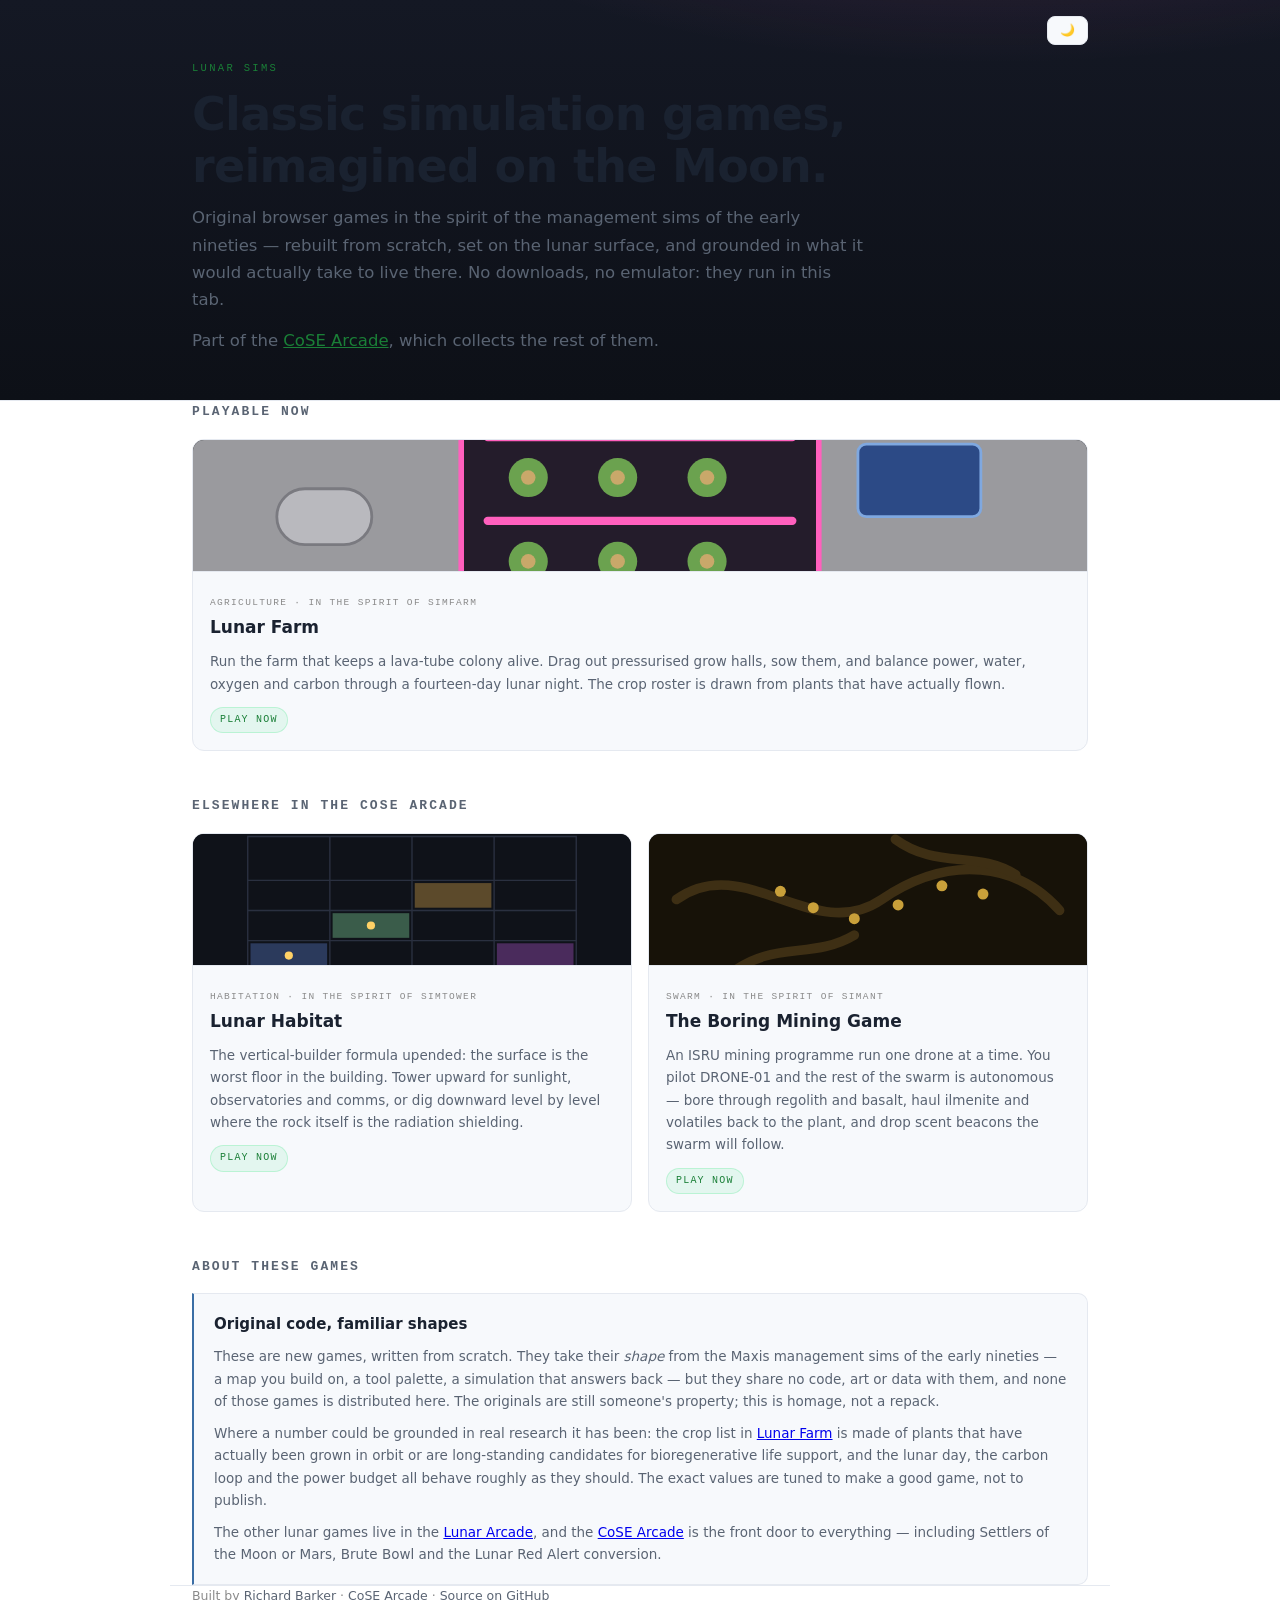
==== index.html @ b803d924 "Add light/dark theme switch and variables overrides" ====
<!doctype html>
<html lang="en">
<head>
<meta charset="utf-8">
<meta name="viewport" content="width=device-width, initial-scale=1">
<title>Lunar Sims — classic simulation games, reimagined on the Moon</title>
<meta name="description" content="Original browser simulation games set on the lunar surface, in the spirit of the classic Maxis sims. Lunar Farm is playable now.">
<link rel="icon" href="data:image/svg+xml,<svg xmlns='http://www.w3.org/2000/svg' viewBox='0 0 32 32'><text y='26' font-size='26'>🌘</text></svg>">
<script>
  (function() {
    let theme = localStorage.getItem('cose_theme');
    if (!theme) {
      theme = window.matchMedia('(prefers-color-scheme: dark)').matches ? 'dark' : 'light';
    }
    document.documentElement.setAttribute('data-theme', theme);
  })();
</script>
<style>
:root{
  --bg:#080a10; --panel:#11141c; --panel-2:#161a24; --line:#232838;
  --ink:#e6ebf5; --ink-soft:#9aa6bd; --ink-faint:#5c6478;
  --accent:#6ee7a0; --accent-2:#8ab4ff; --led:#ff5fbd;
  --mono:ui-monospace,SFMono-Regular,Menlo,Consolas,monospace;
  --sans:system-ui,-apple-system,"Segoe UI",Roboto,Helvetica,Arial,sans-serif;
}
html[data-theme="light"] {
  --bg:#ffffff; --panel:#f7f9fc; --panel-2:#eef2f6; --line:#e5e9f0;
  --ink:#1a2230; --ink-soft:#5a6473; --ink-faint:#8a8a8a;
  --accent:#1a7f37; --accent-2:#3b6ea5; --led:#ff5fbd;
}
*{box-sizing:border-box}
body{
  margin:0;background:var(--bg);color:var(--ink);font-family:var(--sans);
  line-height:1.65;
}
.wrap{max-width:940px;margin:0 auto;padding:0 22px}
header.top{
  border-bottom:1px solid var(--line);
  background:
    radial-gradient(900px 320px at 78% -40%, rgba(255,95,189,.16), transparent 70%),
    linear-gradient(180deg,#141824,#0d1017);
  padding:60px 0 46px;
}
.eyebrow{
  font-family:var(--mono);font-size:10.5px;letter-spacing:.22em;text-transform:uppercase;
  color:var(--accent);margin-bottom:12px;
}
h1{margin:0 0 12px;font-size:clamp(30px,5.4vw,46px);line-height:1.12;letter-spacing:-.015em}
.lede{margin:0;max-width:64ch;font-size:16.5px;color:var(--ink-soft)}
main{padding:44px 0 70px}
h2{font-size:13px;letter-spacing:.16em;text-transform:uppercase;color:var(--ink-soft);
   font-family:var(--mono);font-weight:600;margin:0 0 16px}
h2+.grid{margin-bottom:44px}
.grid{display:grid;grid-template-columns:repeat(auto-fit,minmax(280px,1fr));gap:16px}
.card{
  display:flex;flex-direction:column;background:var(--panel);border:1px solid var(--line);
  border-radius:12px;overflow:hidden;text-decoration:none;color:inherit;
}
a.card:hover{border-color:var(--accent-2)}
.shot{height:132px;position:relative;overflow:hidden;background:#0c0f16;border-bottom:1px solid var(--line)}
.shot svg{position:absolute;inset:0;width:100%;height:100%}
.card .body{padding:15px 17px 17px}
.card h3{margin:0 0 3px;font-size:17px}
.card .tag{
  font-family:var(--mono);font-size:9.5px;letter-spacing:.14em;text-transform:uppercase;
  color:var(--ink-faint);
}
.card p{margin:9px 0 0;font-size:13.5px;color:var(--ink-soft)}
.pill{
  display:inline-block;margin-top:12px;font-family:var(--mono);font-size:10px;
  letter-spacing:.12em;text-transform:uppercase;padding:4px 9px;border-radius:20px;
}
.pill.live{background:rgba(110,231,160,.14);color:var(--accent);border:1px solid rgba(110,231,160,.35)}
.pill.soon{background:rgba(255,255,255,.05);color:var(--ink-faint);border:1px solid var(--line)}
.note{
  margin-top:8px;background:var(--panel);border:1px solid var(--line);
  border-left:2px solid var(--accent-2);border-radius:0 10px 10px 0;padding:18px 20px;
}
.note h3{margin:0 0 8px;font-size:15px}
.note p{margin:0 0 10px;font-size:13.5px;color:var(--ink-soft)}
.note p:last-child{margin-bottom:0}
footer{border-top:1px solid var(--line);padding:24px 0 40px;color:var(--ink-faint);font-size:12.5px}
footer a{color:var(--ink-soft)}
</style>
</head>
<body>

<div style="max-width:940px; margin: 16px auto 0; padding: 0 22px; display: flex; justify-content: flex-end; position: absolute; left: 0; right: 0; z-index: 10;">
  <button id="themeToggleBtn" onclick="toggleTheme()" style="background: var(--panel); border: 1px solid var(--line); border-radius: 8px; color: var(--ink); padding: 6px 12px; cursor: pointer; font-family: var(--mono); font-size: 12px; font-weight: 600;" title="Toggle Theme">🌓</button>
</div>

<header class="top">
  <div class="wrap">
    <div class="eyebrow">Lunar Sims</div>
    <h1>Classic simulation games,<br>reimagined on the Moon.</h1>
    <p class="lede">Original browser games in the spirit of the management sims of the early nineties —
      rebuilt from scratch, set on the lunar surface, and grounded in what it would actually take to live
      there. No downloads, no emulator: they run in this tab.</p>
    <p class="lede" style="margin-top:14px">
      Part of the <a href="https://dr-richard-barker.github.io/cose-arcade/" style="color:var(--accent)">CoSE
      Arcade</a>, which collects the rest of them.</p>
  </div>
</header>

<main class="wrap">

  <h2>Playable now</h2>
  <div class="grid">
    <a class="card" href="farm/">
      <div class="shot">
        <svg viewBox="0 0 320 132" preserveAspectRatio="xMidYMid slice" aria-hidden="true">
          <rect width="320" height="132" fill="#9a9a9e"/>
          <ellipse cx="44" cy="26" rx="26" ry="10" fill="#8a8a8e"/>
          <ellipse cx="270" cy="112" rx="30" ry="12" fill="#8a8a8e"/>
          <circle cx="120" cy="104" r="6" fill="#7f7f84"/><circle cx="136" cy="112" r="4" fill="#7f7f84"/>
          <g>
            <rect x="96" y="34" width="128" height="64" rx="8" fill="#241c2b" stroke="#ff5fbd" stroke-width="2"/>
            <rect x="104" y="40" width="112" height="3" rx="1.5" fill="#ff5fbd"/>
            <rect x="104" y="70" width="112" height="3" rx="1.5" fill="#ff5fbd"/>
            <g fill="#6ba24f">
              <circle cx="120" cy="56" r="7"/><circle cx="152" cy="56" r="7"/>
              <circle cx="184" cy="56" r="7"/><circle cx="120" cy="86" r="7"/>
              <circle cx="152" cy="86" r="7"/><circle cx="184" cy="86" r="7"/>
            </g>
            <g fill="#c9a86a">
              <circle cx="120" cy="56" r="2.6"/><circle cx="152" cy="56" r="2.6"/>
              <circle cx="184" cy="56" r="2.6"/><circle cx="120" cy="86" r="2.6"/>
              <circle cx="152" cy="86" r="2.6"/><circle cx="184" cy="86" r="2.6"/>
            </g>
          </g>
          <rect x="238" y="44" width="44" height="26" rx="3" fill="#2c4a86" stroke="#7fa8e0"/>
          <rect x="30" y="60" width="34" height="20" rx="10" fill="#b9b9be" stroke="#7a7a80"/>
        </svg>
      </div>
      <div class="body">
        <span class="tag">Agriculture · in the spirit of SimFarm</span>
        <h3>Lunar Farm</h3>
        <p>Run the farm that keeps a lava-tube colony alive. Drag out pressurised grow halls, sow them,
          and balance power, water, oxygen and carbon through a fourteen-day lunar night. The crop roster
          is drawn from plants that have actually flown.</p>
        <span class="pill live">Play now</span>
      </div>
    </a>
  </div>

  <h2>Elsewhere in the CoSE Arcade</h2>
  <div class="grid">
    <a class="card" href="https://dr-richard-barker.github.io/lunar-arcade/games/lunar-habitat/">
      <div class="shot">
        <svg viewBox="0 0 320 132" preserveAspectRatio="xMidYMid slice" aria-hidden="true">
          <rect width="320" height="132" fill="#0f1219"/>
          <g stroke="#2a3040" stroke-width="1" fill="none">
            <path d="M40 118 L40 20 L280 20 L280 118"/>
            <path d="M40 96 H280 M40 74 H280 M40 52 H280"/>
            <path d="M100 20 V118 M160 20 V118 M220 20 V118"/>
          </g>
          <rect x="42" y="98" width="56" height="18" fill="#2b3a5c"/>
          <rect x="102" y="76" width="56" height="18" fill="#3a5c4a"/>
          <rect x="162" y="54" width="56" height="18" fill="#5c4a2b"/>
          <rect x="222" y="98" width="56" height="18" fill="#4a2b5c"/>
          <circle cx="70" cy="107" r="3" fill="#ffd166"/><circle cx="130" cy="85" r="3" fill="#ffd166"/>
        </svg>
      </div>
      <div class="body">
        <span class="tag">Habitation · in the spirit of SimTower</span>
        <h3>Lunar Habitat</h3>
        <p>The vertical-builder formula upended: the surface is the worst floor in the building. Tower
          upward for sunlight, observatories and comms, or dig downward level by level where the rock
          itself is the radiation shielding.</p>
        <span class="pill live">Play now</span>
      </div>
    </a>
    <a class="card" href="https://dr-richard-barker.github.io/lunar-arcade/games/boring-mining/">
      <div class="shot">
        <svg viewBox="0 0 320 132" preserveAspectRatio="xMidYMid slice" aria-hidden="true">
          <rect width="320" height="132" fill="#171208"/>
          <g stroke="#3e2f14" stroke-width="7" fill="none" stroke-linecap="round">
            <path d="M20 66 C70 30, 120 100, 170 66 S270 40, 300 74"/>
            <path d="M60 120 C90 96, 120 110, 150 92"/>
            <path d="M180 22 C210 44, 240 30, 268 48"/>
          </g>
          <g fill="#c9a03a">
            <circle cx="96" cy="60" r="4"/><circle cx="120" cy="72" r="4"/><circle cx="150" cy="80" r="4"/>
            <circle cx="182" cy="70" r="4"/><circle cx="214" cy="56" r="4"/><circle cx="244" cy="62" r="4"/>
          </g>
        </svg>
      </div>
      <div class="body">
        <span class="tag">Swarm · in the spirit of SimAnt</span>
        <h3>The Boring Mining Game</h3>
        <p>An ISRU mining programme run one drone at a time. You pilot DRONE-01 and the rest of the swarm
          is autonomous — bore through regolith and basalt, haul ilmenite and volatiles back to the plant,
          and drop scent beacons the swarm will follow.</p>
        <span class="pill live">Play now</span>
      </div>
    </a>
  </div>

  <h2>About these games</h2>
  <div class="note">
    <h3>Original code, familiar shapes</h3>
    <p>These are new games, written from scratch. They take their <em>shape</em> from the Maxis
      management sims of the early nineties — a map you build on, a tool palette, a simulation that
      answers back — but they share no code, art or data with them, and none of those games is
      distributed here. The originals are still someone's property; this is homage, not a repack.</p>
    <p>Where a number could be grounded in real research it has been: the crop list in
      <a href="farm/">Lunar Farm</a> is made of plants that have actually been grown in orbit or are
      long-standing candidates for bioregenerative life support, and the lunar day, the carbon loop and
      the power budget all behave roughly as they should. The exact values are tuned to make a good
      game, not to publish.</p>
    <p>The other lunar games live in the <a href="https://dr-richard-barker.github.io/lunar-arcade/">Lunar
      Arcade</a>, and the <a href="https://dr-richard-barker.github.io/cose-arcade/">CoSE Arcade</a> is the
      front door to everything — including Settlers of the Moon or Mars, Brute Bowl and the Lunar Red Alert
      conversion.</p>
  </div>

</main>

<footer class="wrap">
  Built by <a href="https://github.com/dr-richard-barker">Richard Barker</a> ·
  <a href="https://dr-richard-barker.github.io/cose-arcade/">CoSE Arcade</a> ·
  <a href="https://github.com/dr-richard-barker/LunarSims">Source on GitHub</a>
</footer>

<script>
  function toggleTheme() {
    const htmlEl = document.documentElement;
    const currentTheme = htmlEl.getAttribute('data-theme') || 'dark';
    const newTheme = currentTheme === 'dark' ? 'light' : 'dark';
    
    htmlEl.setAttribute('data-theme', newTheme);
    localStorage.setItem('cose_theme', newTheme);
    
    document.getElementById('themeToggleBtn').textContent = newTheme === 'dark' ? '☀️' : '🌙';
  }

  function initThemeIcon() {
    const currentTheme = document.documentElement.getAttribute('data-theme') || 'dark';
    const btn = document.getElementById('themeToggleBtn');
    if (btn) {
      btn.textContent = currentTheme === 'dark' ? '☀️' : '🌙';
    }
  }
  
  initThemeIcon();
</script>
</body>
</html>
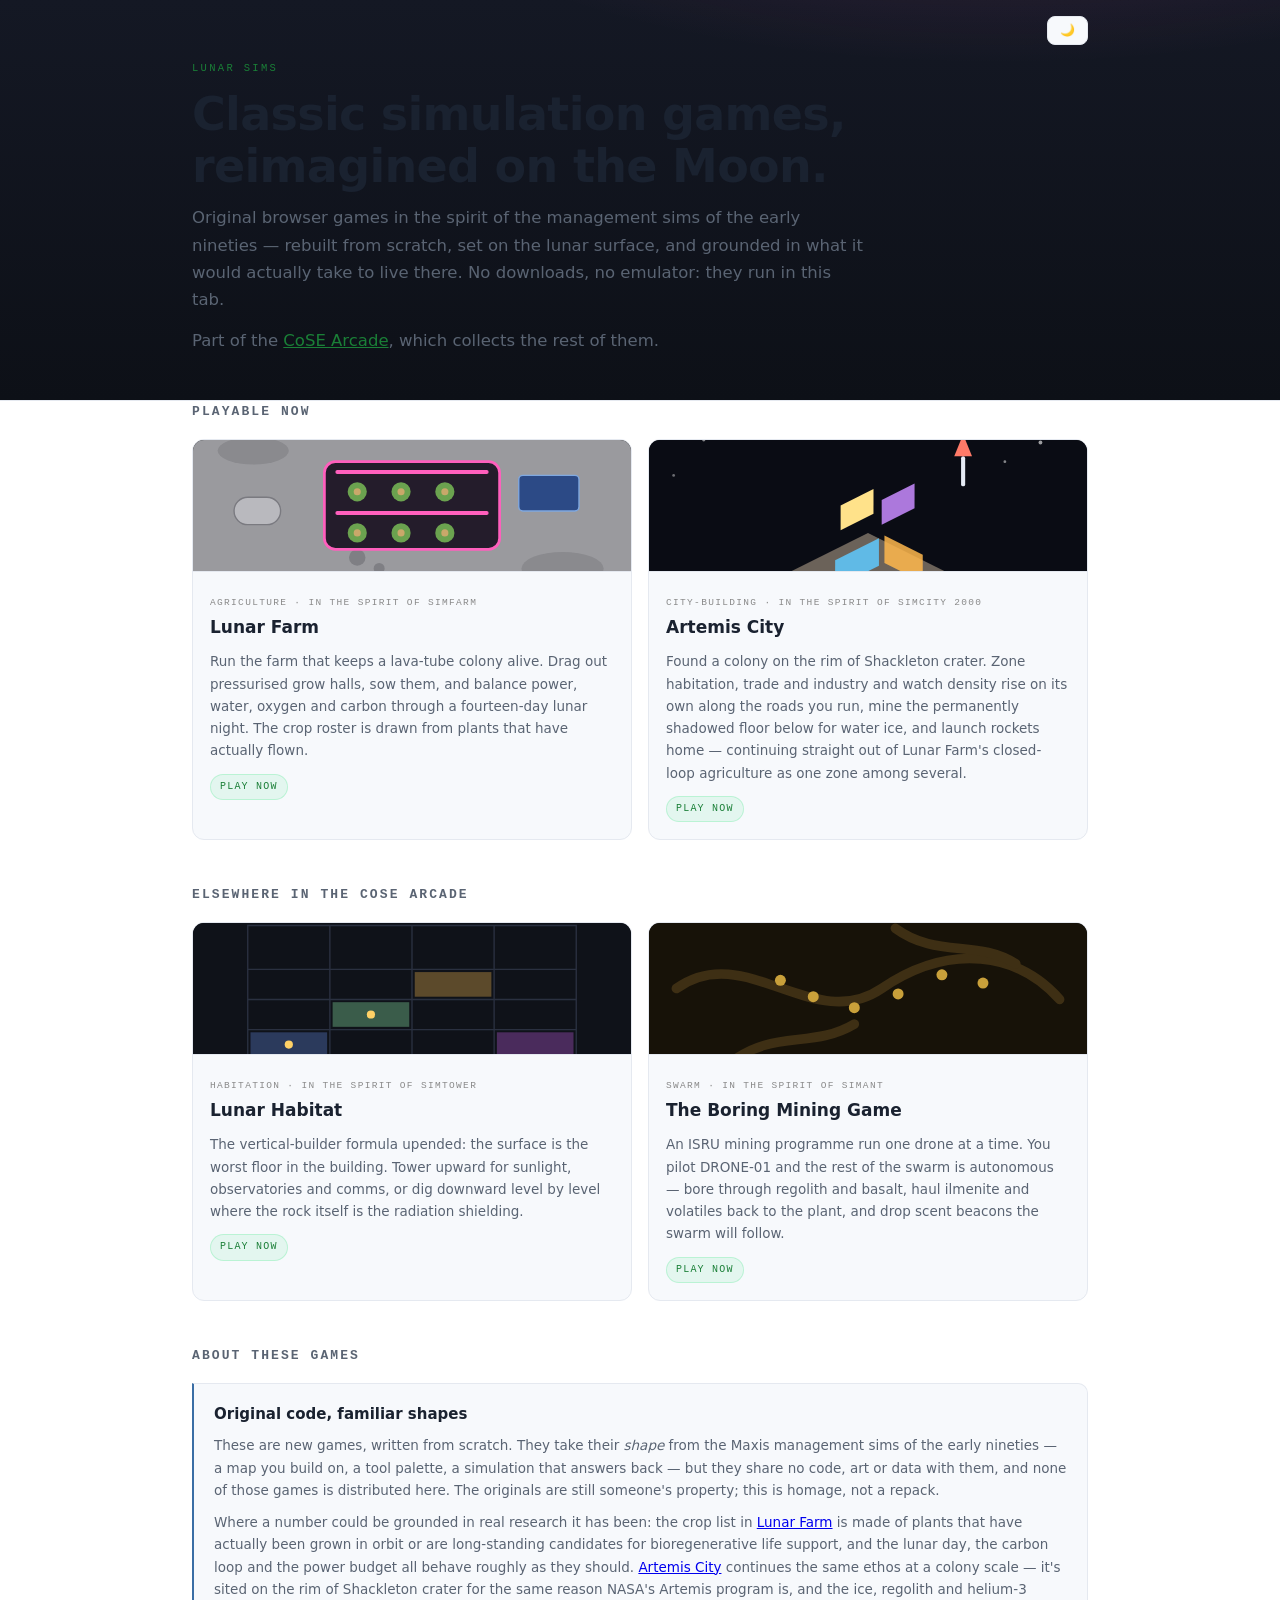
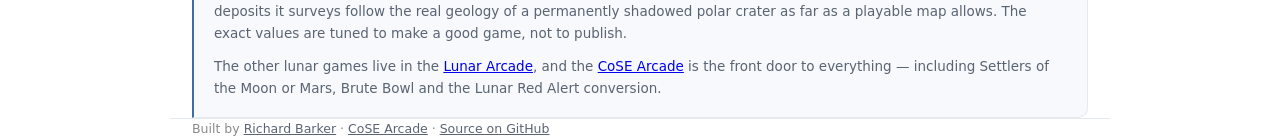
==== commit deab286a: "Add Artemis City, a SimCity2000-style lunar colony builder Zoning-driven RCI growth, mining/ISRU/spa" ====
--- a/index.html
+++ b/index.html
@@ -4,7 +4,7 @@
 <meta charset="utf-8">
 <meta name="viewport" content="width=device-width, initial-scale=1">
 <title>Lunar Sims — classic simulation games, reimagined on the Moon</title>
-<meta name="description" content="Original browser simulation games set on the lunar surface, in the spirit of the classic Maxis sims. Lunar Farm is playable now.">
+<meta name="description" content="Original browser simulation games set on the lunar surface, in the spirit of the classic Maxis sims. Lunar Farm and Artemis City are playable now.">
 <link rel="icon" href="data:image/svg+xml,<svg xmlns='http://www.w3.org/2000/svg' viewBox='0 0 32 32'><text y='26' font-size='26'>🌘</text></svg>">
 <script>
   (function() {
@@ -141,6 +141,37 @@
         <span class="pill live">Play now</span>
       </div>
     </a>
+    <a class="card" href="city/">
+      <div class="shot">
+        <svg viewBox="0 0 320 132" preserveAspectRatio="xMidYMid slice" aria-hidden="true">
+          <rect width="320" height="132" fill="#0a0c14"/>
+          <circle cx="286" cy="20" r="1.4" fill="#fff" opacity=".6"/>
+          <circle cx="260" cy="34" r="1" fill="#fff" opacity=".5"/>
+          <circle cx="40" cy="18" r="1.2" fill="#fff" opacity=".5"/>
+          <circle cx="18" cy="44" r="1" fill="#fff" opacity=".4"/>
+          <g transform="translate(160,96)">
+            <polygon points="0,-10 96,38 0,86 -96,38" fill="#6b6259"/>
+            <polygon points="-24,10 8,-6 8,14 -24,30" fill="#5fc9ff" opacity=".85"/>
+            <polygon points="12,-8 40,6 40,26 12,12" fill="#ffb84d" opacity=".85"/>
+            <polygon points="-20,-30 4,-42 4,-24 -20,-12" fill="#ffe28a"/>
+            <polygon points="10,-34 34,-46 34,-28 10,-16" fill="#c98bff" opacity=".85"/>
+          </g>
+          <g fill="#e6ebf5">
+            <rect x="228" y="30" width="3" height="22" rx="1.4"/>
+            <polygon points="229.5,14 236,30 223,30" fill="#ff7a68"/>
+          </g>
+        </svg>
+      </div>
+      <div class="body">
+        <span class="tag">City-building · in the spirit of SimCity 2000</span>
+        <h3>Artemis City</h3>
+        <p>Found a colony on the rim of Shackleton crater. Zone habitation, trade and industry and watch
+          density rise on its own along the roads you run, mine the permanently shadowed floor below for
+          water ice, and launch rockets home — continuing straight out of Lunar Farm's closed-loop
+          agriculture as one zone among several.</p>
+        <span class="pill live">Play now</span>
+      </div>
+    </a>
   </div>
 
   <h2>Elsewhere in the CoSE Arcade</h2>
@@ -206,8 +237,11 @@
     <p>Where a number could be grounded in real research it has been: the crop list in
       <a href="farm/">Lunar Farm</a> is made of plants that have actually been grown in orbit or are
       long-standing candidates for bioregenerative life support, and the lunar day, the carbon loop and
-      the power budget all behave roughly as they should. The exact values are tuned to make a good
-      game, not to publish.</p>
+      the power budget all behave roughly as they should. <a href="city/">Artemis City</a> continues the
+      same ethos at a colony scale — it's sited on the rim of Shackleton crater for the same reason NASA's
+      Artemis program is, and the ice, regolith and helium-3 deposits it surveys follow the real geology
+      of a permanently shadowed polar crater as far as a playable map allows. The exact values are tuned
+      to make a good game, not to publish.</p>
     <p>The other lunar games live in the <a href="https://dr-richard-barker.github.io/lunar-arcade/">Lunar
       Arcade</a>, and the <a href="https://dr-richard-barker.github.io/cose-arcade/">CoSE Arcade</a> is the
       front door to everything — including Settlers of the Moon or Mars, Brute Bowl and the Lunar Red Alert
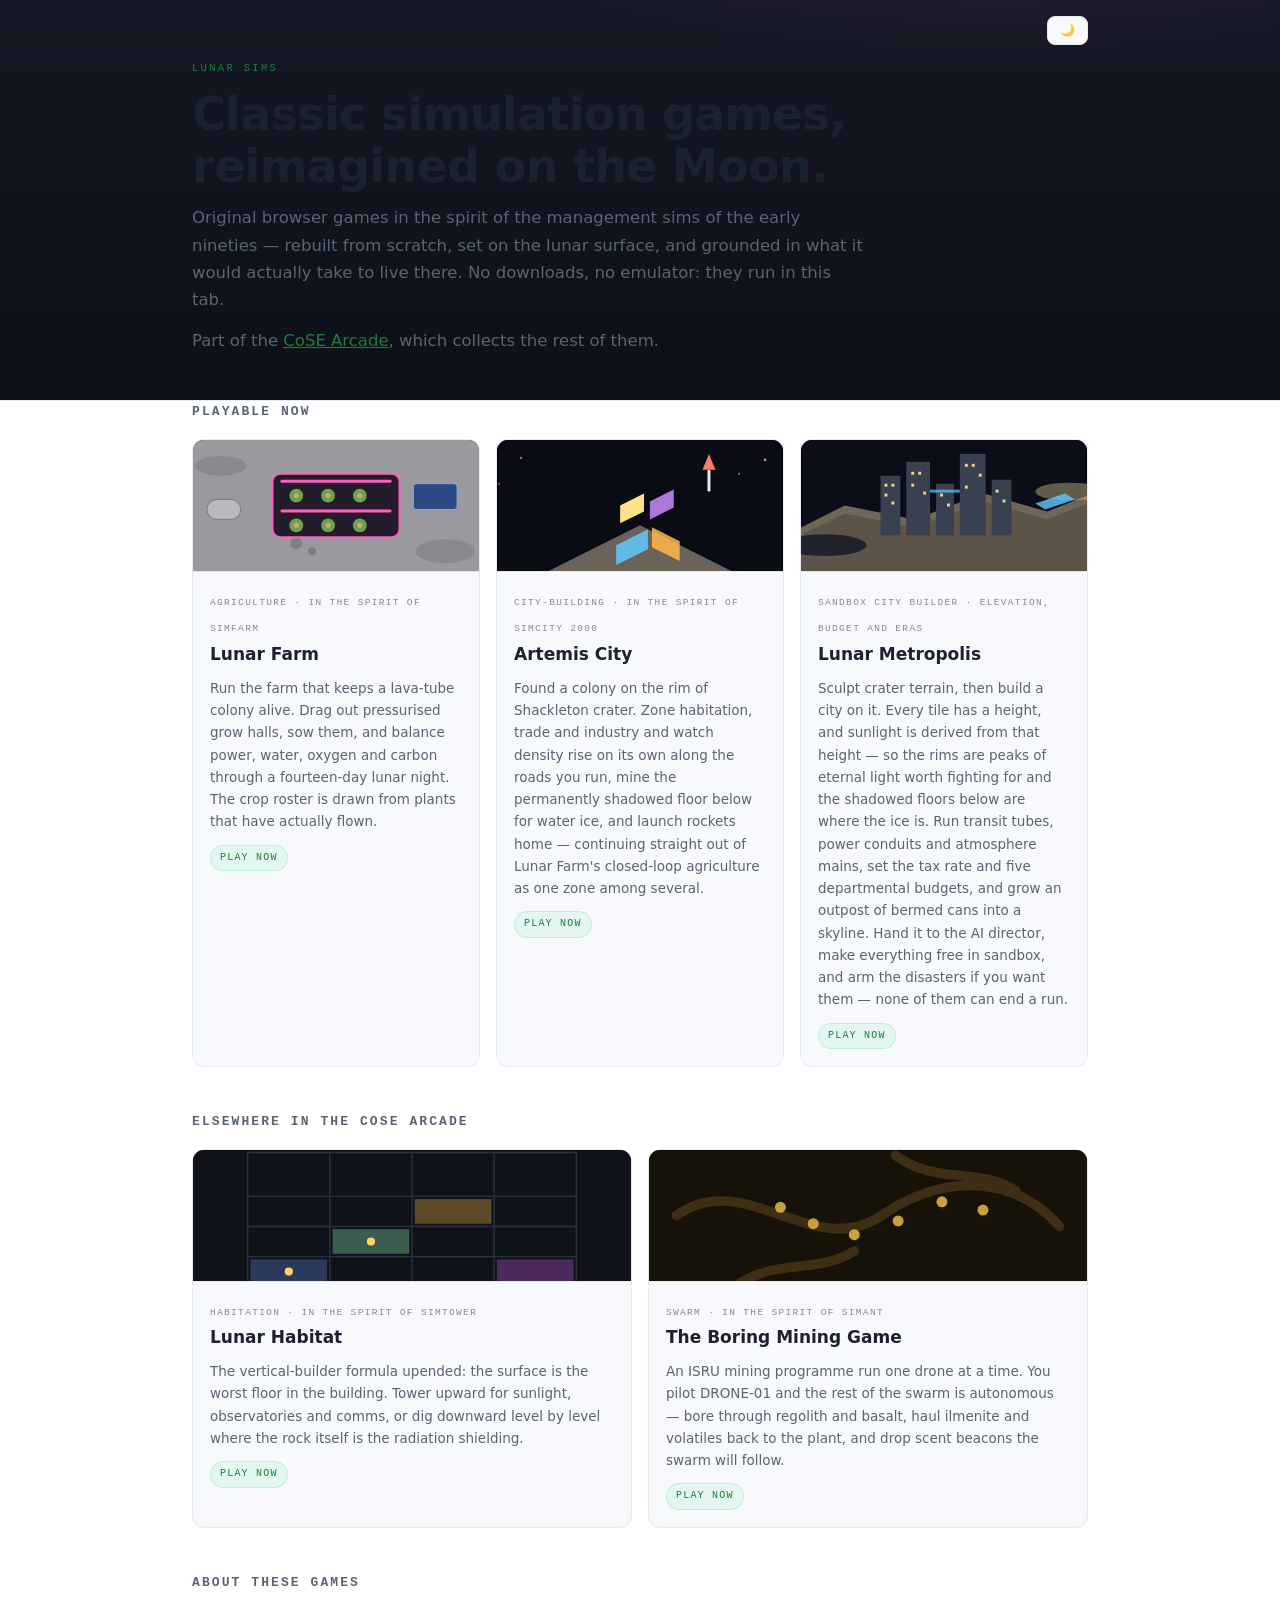
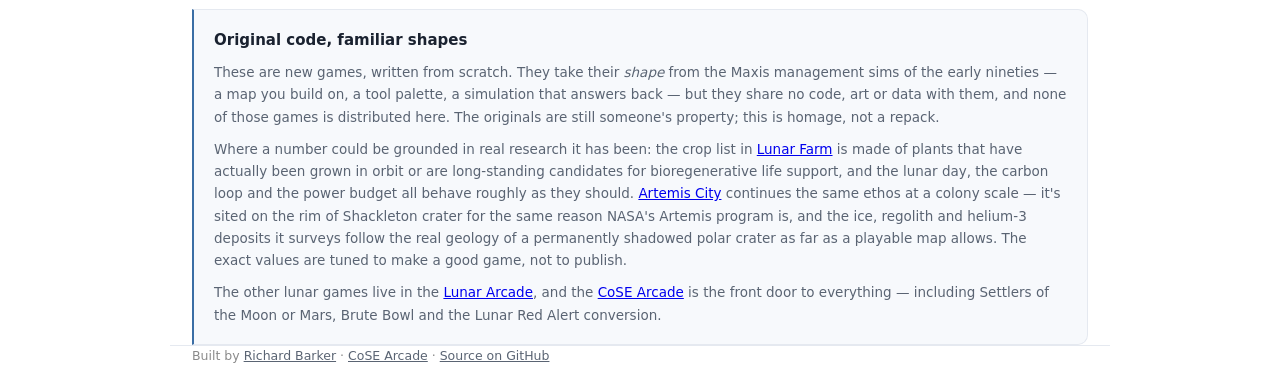
==== commit 6d7c611a: "Add Lunar Metropolis to the hub and the README Hub card third in "Playable now", with a thumbnail dr" ====
--- a/index.html
+++ b/index.html
@@ -172,6 +172,51 @@
         <span class="pill live">Play now</span>
       </div>
     </a>
+
+    <a class="card" href="metro/">
+      <div class="shot">
+        <svg viewBox="0 0 320 132" preserveAspectRatio="xMidYMid slice" aria-hidden="true">
+          <rect width="320" height="132" fill="#0b0e16"/>
+          <!-- terraced crater rim: the elevation model is the whole point -->
+          <polygon points="0,96 60,66 130,80 200,54 264,72 320,50 320,132 0,132" fill="#6f6559"/>
+          <polygon points="0,104 60,74 130,88 200,62 264,80 320,58 320,132 0,132" fill="#5d5449"/>
+          <!-- peak of eternal light on the high rim, shadowed floor at the low end -->
+          <ellipse cx="286" cy="52" rx="34" ry="9" fill="#cbb98d" opacity=".45"/>
+          <ellipse cx="40" cy="106" rx="42" ry="11" fill="#0d1420" opacity=".75"/>
+          <!-- skyline: towers with lit window grids, the era-3 architecture -->
+          <g fill="#39404f">
+            <rect x="96" y="36" width="20" height="60"/><rect x="122" y="22" width="24" height="74"/>
+            <rect x="152" y="44" width="18" height="52"/><rect x="176" y="14" width="26" height="82"/>
+            <rect x="208" y="40" width="20" height="56"/>
+          </g>
+          <g fill="#ffe28a" opacity=".9">
+            <rect x="100" y="44" width="3" height="3"/><rect x="107" y="44" width="3" height="3"/>
+            <rect x="100" y="54" width="3" height="3"/><rect x="107" y="62" width="3" height="3"/>
+            <rect x="127" y="32" width="3" height="3"/><rect x="134" y="32" width="3" height="3"/>
+            <rect x="127" y="44" width="3" height="3"/><rect x="139" y="52" width="3" height="3"/>
+            <rect x="156" y="54" width="3" height="3"/><rect x="163" y="64" width="3" height="3"/>
+            <rect x="181" y="24" width="3" height="3"/><rect x="188" y="24" width="3" height="3"/>
+            <rect x="195" y="34" width="3" height="3"/><rect x="181" y="46" width="3" height="3"/>
+            <rect x="212" y="50" width="3" height="3"/><rect x="219" y="60" width="3" height="3"/>
+          </g>
+          <!-- skyway between two high-density blocks -->
+          <rect x="146" y="50" width="30" height="3" fill="#5fc9ff" opacity=".7"/>
+          <!-- solar array catching the rim light -->
+          <polygon points="252,64 282,54 292,60 262,70" fill="#5fc9ff" opacity=".8"/>
+        </svg>
+      </div>
+      <div class="body">
+        <span class="tag">Sandbox city builder · elevation, budget and eras</span>
+        <h3>Lunar Metropolis</h3>
+        <p>Sculpt crater terrain, then build a city on it. Every tile has a height, and sunlight is
+          derived from that height — so the rims are peaks of eternal light worth fighting for and the
+          shadowed floors below are where the ice is. Run transit tubes, power conduits and atmosphere
+          mains, set the tax rate and five departmental budgets, and grow an outpost of bermed cans into
+          a skyline. Hand it to the AI director, make everything free in sandbox, and arm the disasters
+          if you want them — none of them can end a run.</p>
+        <span class="pill live">Play now</span>
+      </div>
+    </a>
   </div>
 
   <h2>Elsewhere in the CoSE Arcade</h2>
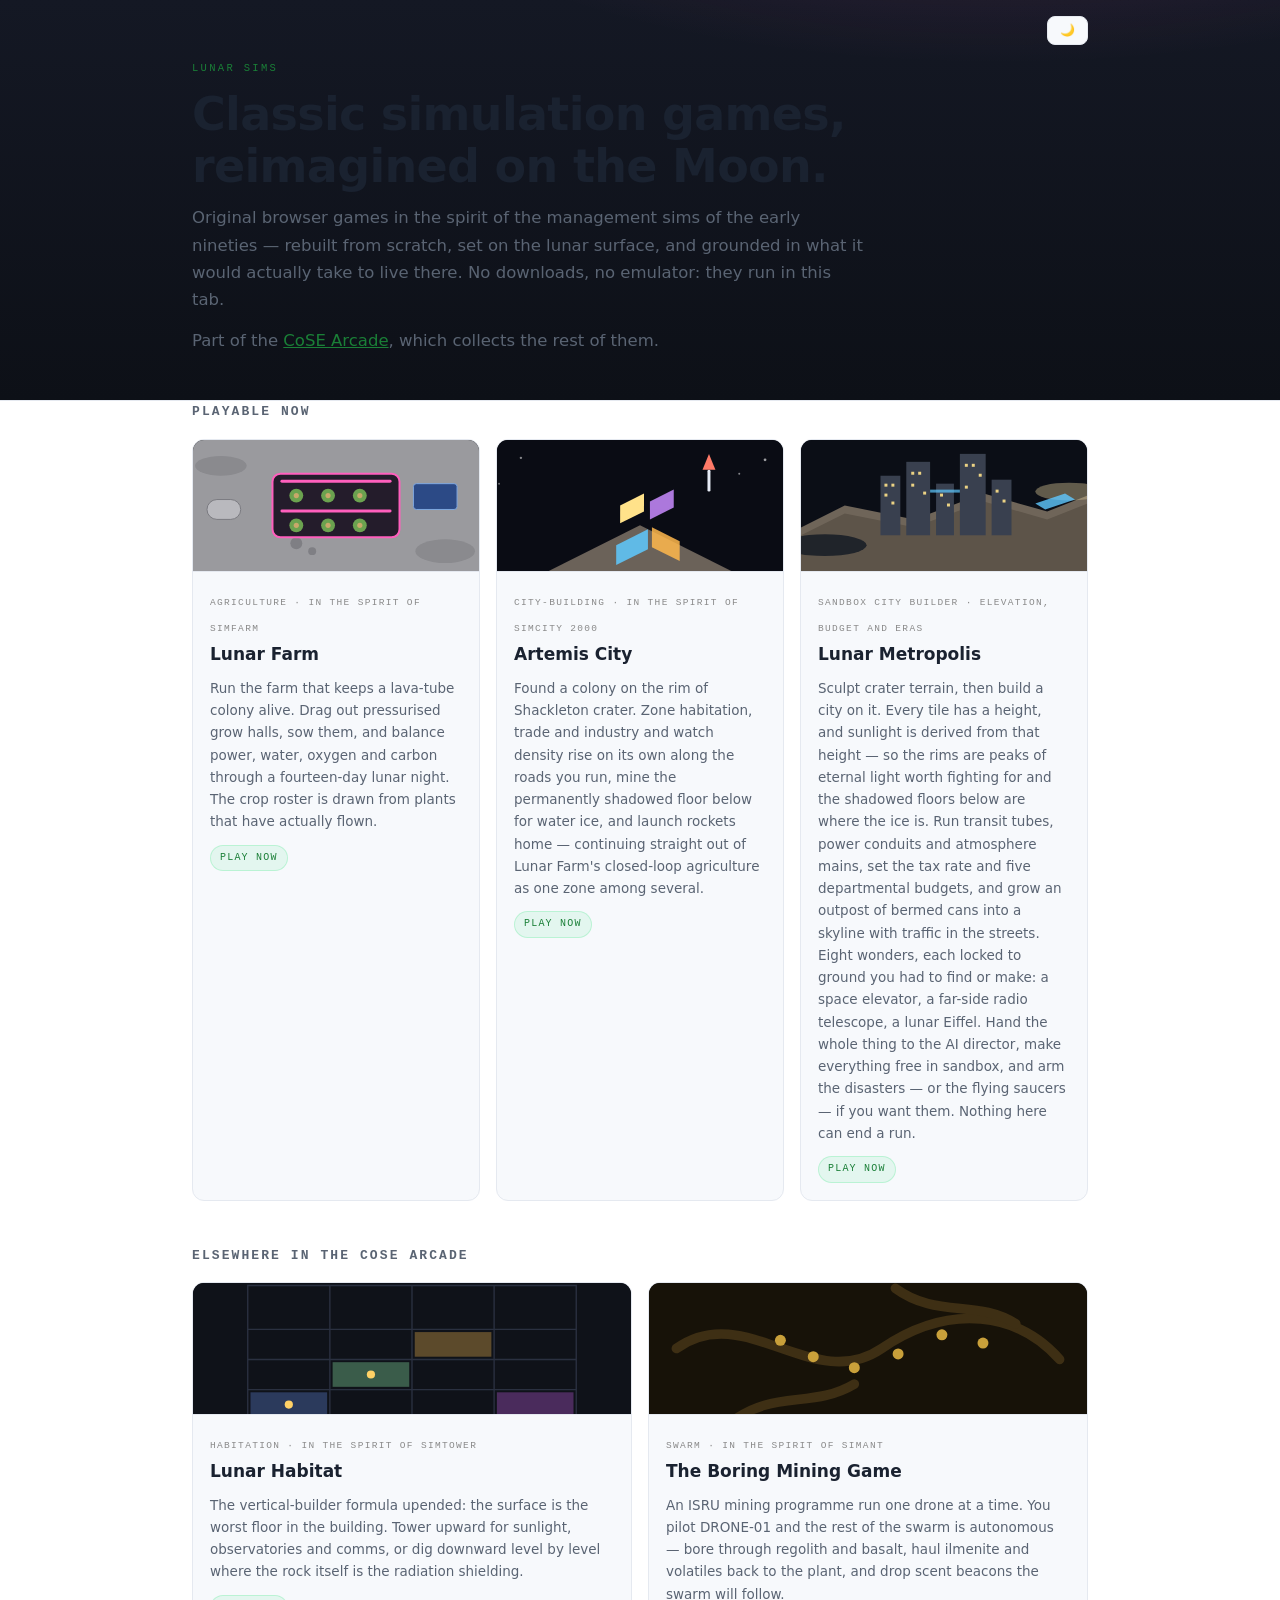
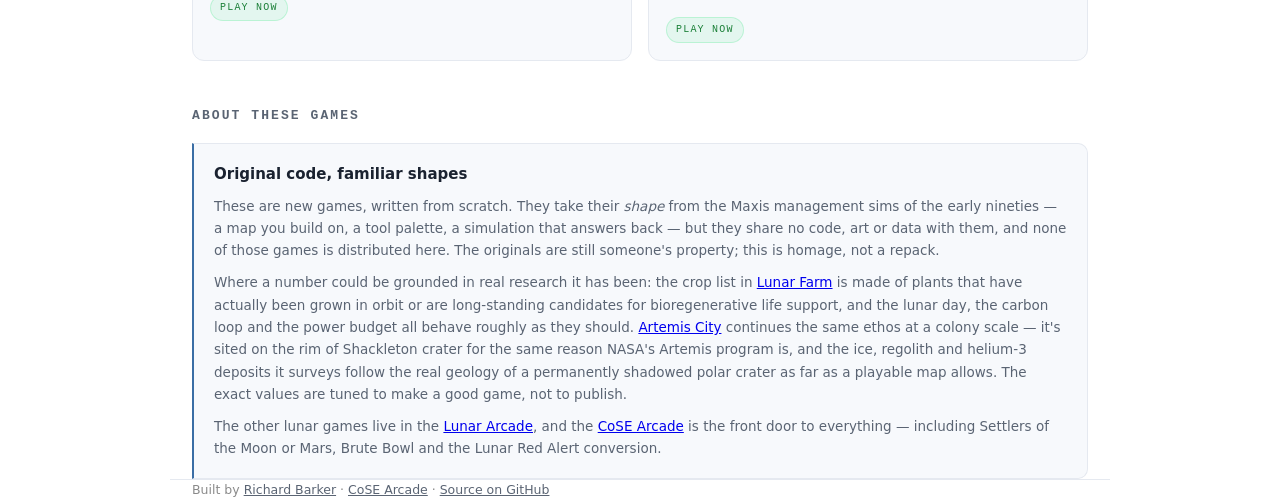
==== commit 76bff442: "Bring the hub card and README up to date with v2 The metro/ section still described a game with thre" ====
--- a/index.html
+++ b/index.html
@@ -212,8 +212,10 @@
           derived from that height — so the rims are peaks of eternal light worth fighting for and the
           shadowed floors below are where the ice is. Run transit tubes, power conduits and atmosphere
           mains, set the tax rate and five departmental budgets, and grow an outpost of bermed cans into
-          a skyline. Hand it to the AI director, make everything free in sandbox, and arm the disasters
-          if you want them — none of them can end a run.</p>
+          a skyline with traffic in the streets. Eight wonders, each locked to ground you had to find or
+          make: a space elevator, a far-side radio telescope, a lunar Eiffel. Hand the whole thing to the
+          AI director, make everything free in sandbox, and arm the disasters — or the flying saucers —
+          if you want them. Nothing here can end a run.</p>
         <span class="pill live">Play now</span>
       </div>
     </a>
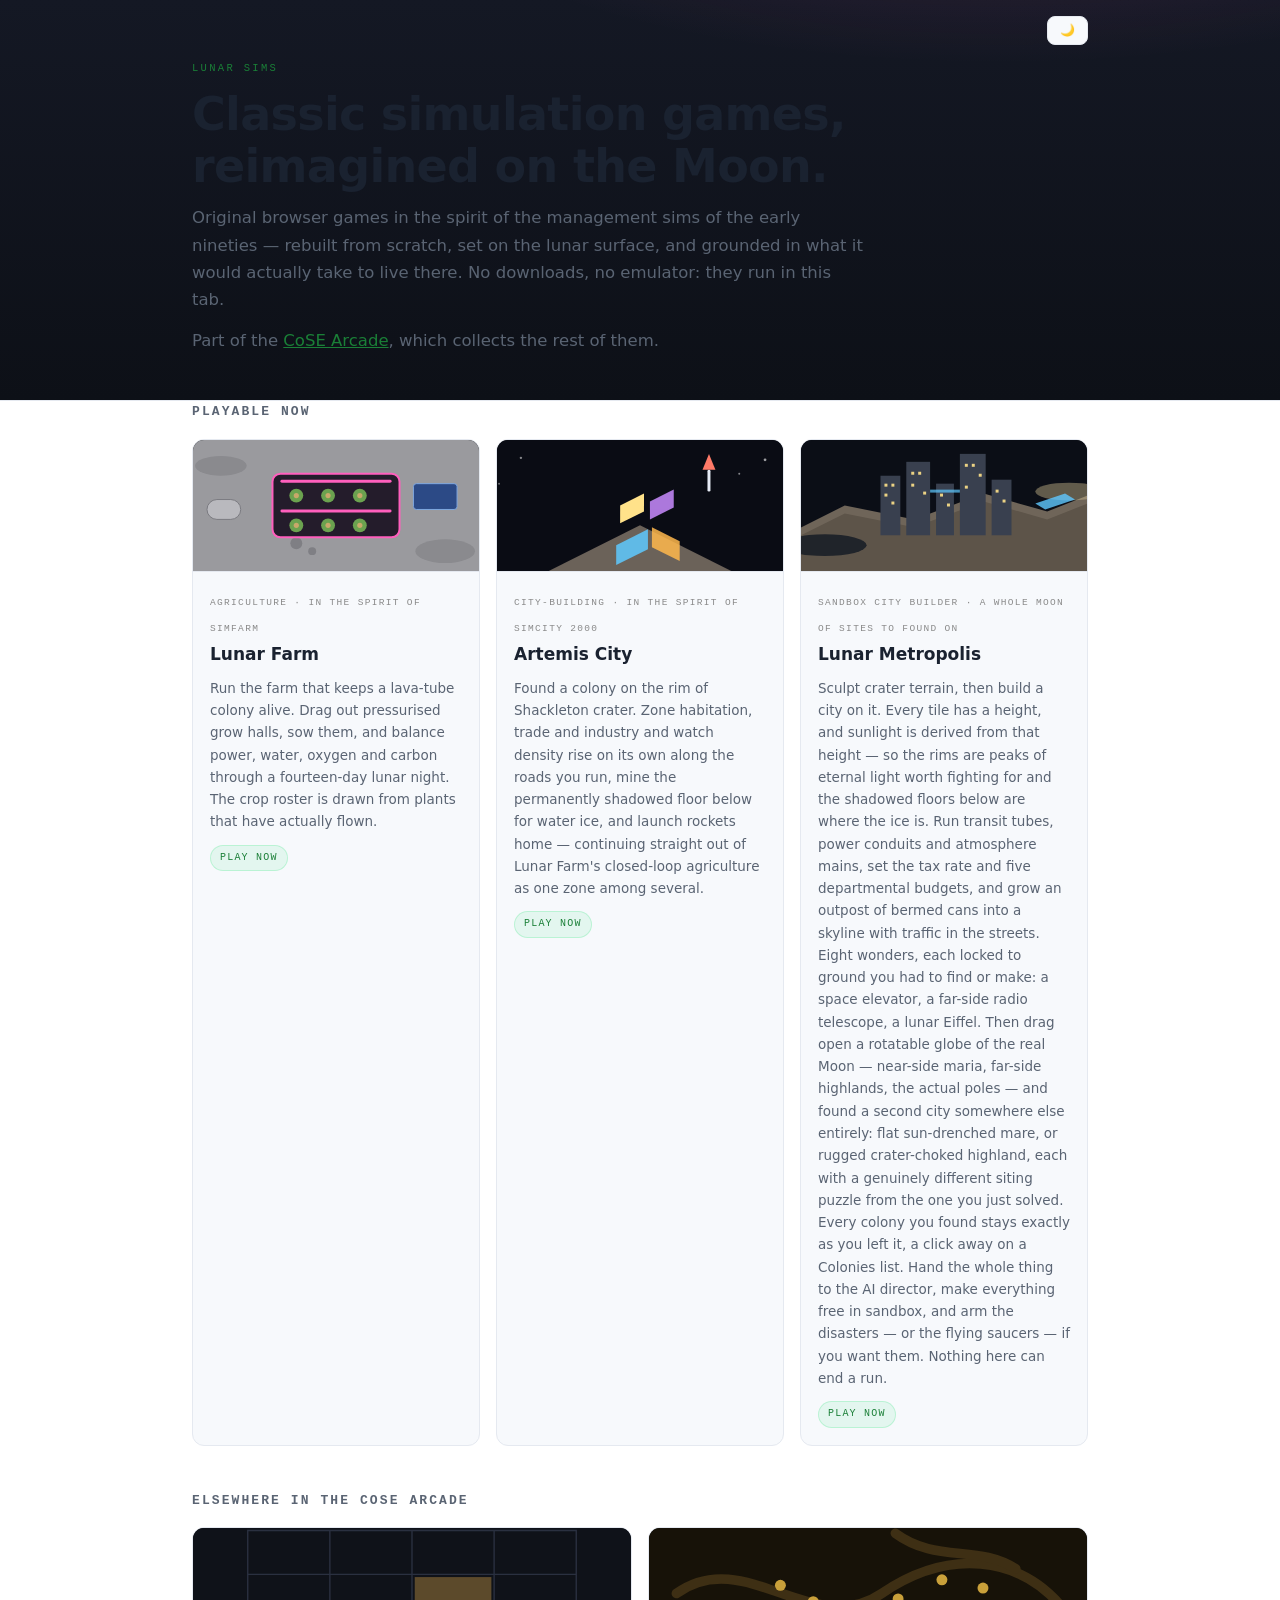
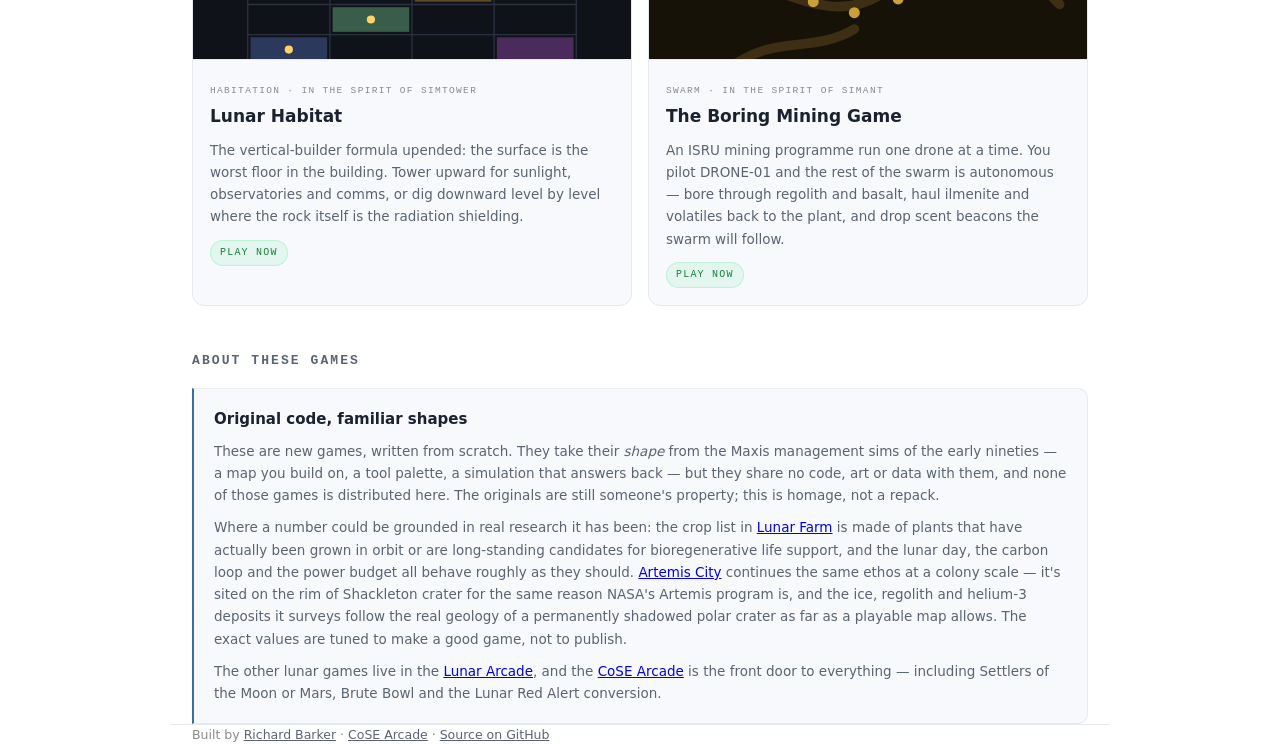
==== commit bb0c5ee5: "Document v3: minimap, globe, site classes and many colonies Both the README's Lunar Metropolis secti" ====
--- a/index.html
+++ b/index.html
@@ -206,16 +206,20 @@
         </svg>
       </div>
       <div class="body">
-        <span class="tag">Sandbox city builder · elevation, budget and eras</span>
+        <span class="tag">Sandbox city builder · a whole Moon of sites to found on</span>
         <h3>Lunar Metropolis</h3>
         <p>Sculpt crater terrain, then build a city on it. Every tile has a height, and sunlight is
           derived from that height — so the rims are peaks of eternal light worth fighting for and the
           shadowed floors below are where the ice is. Run transit tubes, power conduits and atmosphere
           mains, set the tax rate and five departmental budgets, and grow an outpost of bermed cans into
           a skyline with traffic in the streets. Eight wonders, each locked to ground you had to find or
-          make: a space elevator, a far-side radio telescope, a lunar Eiffel. Hand the whole thing to the
-          AI director, make everything free in sandbox, and arm the disasters — or the flying saucers —
-          if you want them. Nothing here can end a run.</p>
+          make: a space elevator, a far-side radio telescope, a lunar Eiffel. Then drag open a rotatable
+          globe of the real Moon — near-side maria, far-side highlands, the actual poles — and found a
+          second city somewhere else entirely: flat sun-drenched mare, or rugged crater-choked highland,
+          each with a genuinely different siting puzzle from the one you just solved. Every colony you
+          found stays exactly as you left it, a click away on a Colonies list. Hand the whole thing to
+          the AI director, make everything free in sandbox, and arm the disasters — or the flying
+          saucers — if you want them. Nothing here can end a run.</p>
         <span class="pill live">Play now</span>
       </div>
     </a>
